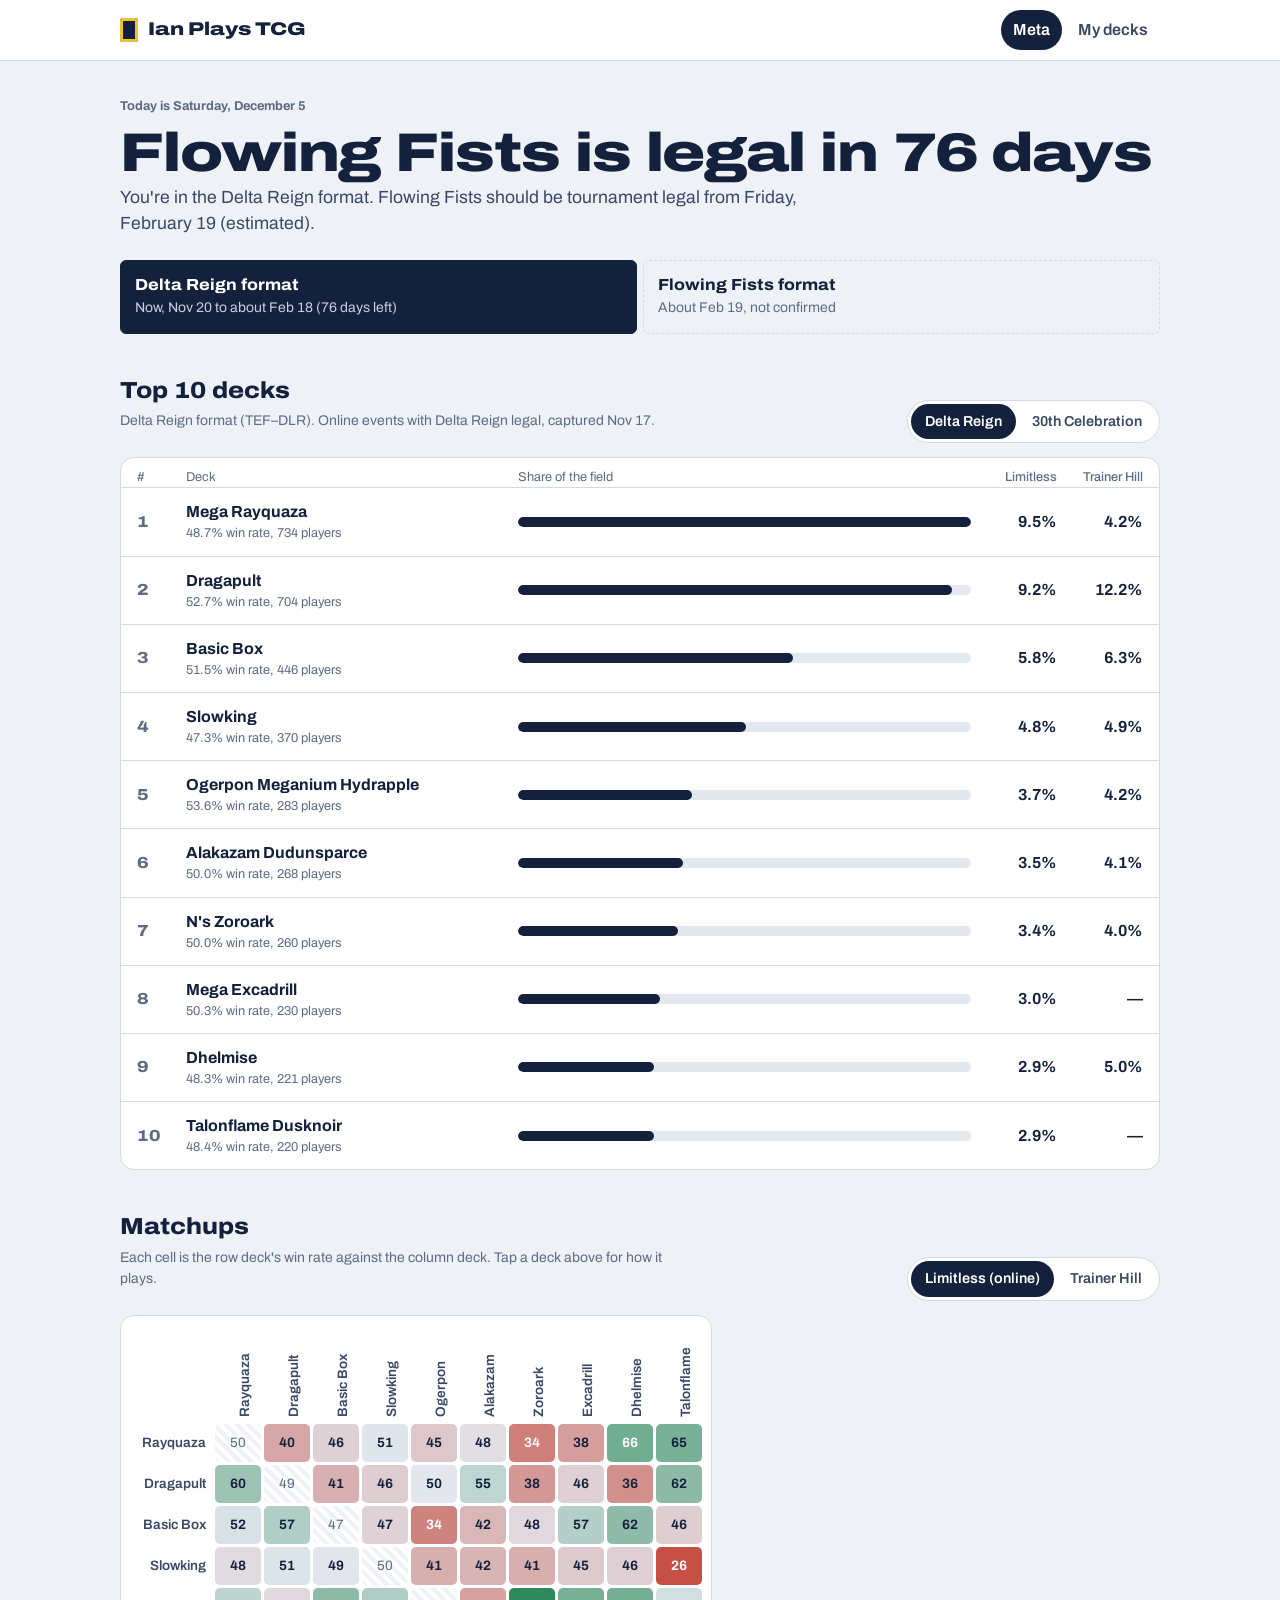
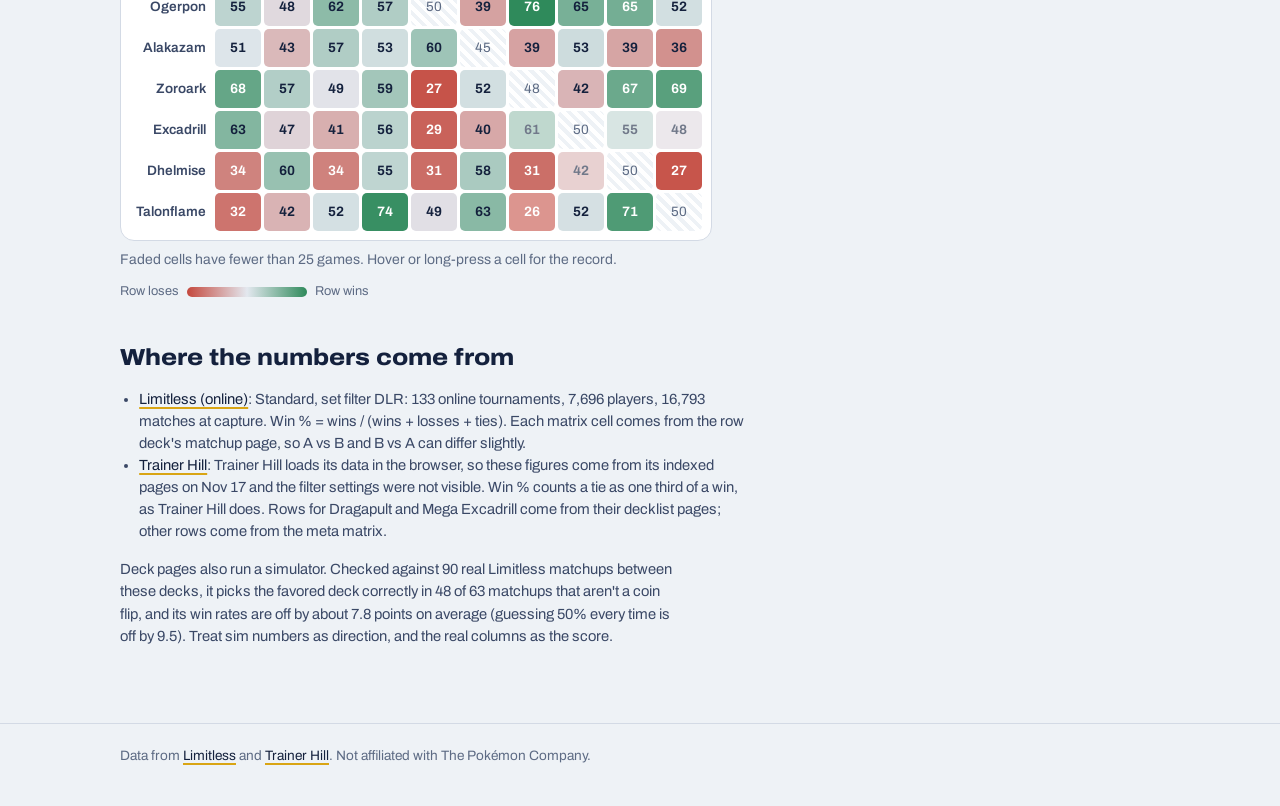
==== index.html @ 8ff04efc "Build the meta tracker, deck pages and matchup simulator - Meta page: countdown to Delta Reign (lega" ====
<!doctype html>
<html lang="en">
<head>
  <meta charset="utf-8">
  <meta name="viewport" content="width=device-width, initial-scale=1">
  <title>Ian Plays TCG — Meta tracker</title>
  <meta name="description" content="Top Pokémon TCG Standard decks, matchups and the countdown to the next set change.">
  <link rel="preconnect" href="https://fonts.googleapis.com">
  <link rel="preconnect" href="https://fonts.gstatic.com" crossorigin>
  <link href="https://fonts.googleapis.com/css2?family=Archivo:wdth,wght@62..125,100..900&display=swap" rel="stylesheet">
  <link rel="stylesheet" href="assets/style.css">
  <link rel="icon" href="data:image/svg+xml,%3Csvg xmlns='http://www.w3.org/2000/svg' viewBox='0 0 18 24'%3E%3Crect width='18' height='24' rx='3' fill='%2314213d'/%3E%3Crect x='1.5' y='1.5' width='15' height='21' rx='2' fill='none' stroke='%23f2c230' stroke-width='3'/%3E%3C/svg%3E">
</head>
<body>
  <header class="site-head">
    <div class="wrap">
      <a class="wordmark" href="index.html"><span class="chip" aria-hidden="true"></span>Ian Plays TCG</a>
      <nav class="nav" aria-label="Main">
        <a href="index.html">Meta</a>
        <a href="decks.html">My decks</a>
      </nav>
    </div>
  </header>

  <main class="wrap">
    <section id="hero" aria-labelledby="countdown">
      <p class="rail-today" id="today"></p>
      <h1 id="countdown">Loading the format…</h1>
      <p class="lede" id="hero-text"></p>
      <div class="rail" id="rail"></div>
    </section>

    <section class="section" id="top" aria-labelledby="top-title">
      <div class="section-head">
        <div>
          <h2 id="top-title">Top 10 decks</h2>
          <p class="small" id="top-sub"></p>
        </div>
        <div class="toggle" role="group" aria-label="Format" id="format-toggle"></div>
      </div>
      <div id="top-list"><p class="loading">Loading decks…</p></div>
    </section>

    <section class="section" id="matchups" aria-labelledby="mu-title">
      <div class="section-head">
        <div>
          <h2 id="mu-title">Matchups</h2>
          <p class="small">Each cell is the row deck's win rate against the column deck. Tap a deck above for how it plays.</p>
        </div>
        <div class="toggle" role="group" aria-label="Data source" id="source-toggle"></div>
      </div>
      <div id="heat"></div>
      <div class="legend" style="margin-top:10px"><span>Row loses</span><span class="swatch" aria-hidden="true"></span><span>Row wins</span></div>
    </section>

    <section class="section method" id="method" aria-labelledby="method-title">
      <h2 id="method-title">Where the numbers come from</h2>
      <div id="method-body"></div>
    </section>
  </main>

  <footer class="site-foot">
    <div class="wrap">Data from <a href="https://limitlesstcg.com">Limitless</a> and <a href="https://www.trainerhill.com">Trainer Hill</a>. Not affiliated with The Pokémon Company.</div>
  </footer>

  <script type="module" src="assets/js/meta.js"></script>
</body>
</html>
---- assets/style.css ----
/* Ian Plays TCG — one stylesheet for all pages.
   Look: binder-page paper, navy ink, and the yellow card border as the one loud accent. */

:root {
  --paper: #eef2f6;
  --surface: #ffffff;
  --ink: #14213d;
  --ink-soft: #3a4866;
  --muted: #5d6b84;
  --line: #d3dae5;
  --frame: #f2c230;
  --frame-deep: #d9a514;
  --win: #2f8a5b;
  --win-soft: #d8efe2;
  --lose: #c4483d;
  --lose-soft: #f6dcd8;
  --even: #e3e8ef;
  --focus: #2b6de0;
  --radius-card: 14px;
  --radius-small: 6px;
  --font: 'Archivo', system-ui, -apple-system, 'Segoe UI', Roboto, sans-serif;
  --measure: 70ch;
}

* { box-sizing: border-box; }

html { -webkit-text-size-adjust: 100%; }

body {
  margin: 0;
  background: var(--paper);
  color: var(--ink);
  font-family: var(--font);
  font-size: 16px;
  line-height: 1.5;
  font-variant-numeric: tabular-nums;
}

a { color: var(--ink); text-decoration-color: var(--frame-deep); text-decoration-thickness: 2px; text-underline-offset: 3px; }
a:hover { text-decoration-color: var(--ink); }

:focus-visible { outline: 3px solid var(--focus); outline-offset: 2px; border-radius: 4px; }

.wrap { max-width: 1080px; margin: 0 auto; padding: 0 20px; }

/* ---------- Header ---------- */
.site-head { border-bottom: 1px solid var(--line); background: var(--surface); }
.site-head .wrap { display: flex; align-items: center; justify-content: space-between; gap: 16px; min-height: 60px; }
.wordmark {
  font-weight: 850;
  font-stretch: 125%;
  font-size: 1.15rem;
  letter-spacing: -0.01em;
  text-decoration: none;
  display: inline-flex;
  align-items: center;
  gap: 10px;
}
.wordmark .chip { width: 18px; height: 24px; border-radius: 3px; background: var(--ink); box-shadow: inset 0 0 0 3px var(--frame); }
.nav { display: flex; gap: 4px; }
.nav a { text-decoration: none; padding: 8px 12px; border-radius: 999px; font-weight: 600; color: var(--ink-soft); }
.nav a[aria-current='page'] { background: var(--ink); color: #fff; }

main.wrap { padding-top: 36px; padding-bottom: 64px; }

h1, h2, h3 { line-height: 1.15; margin: 0; }
h1 { font-size: clamp(2rem, 5.5vw, 3.4rem); font-weight: 850; font-stretch: 125%; letter-spacing: -0.02em; }
h2 { font-size: 1.45rem; font-weight: 800; font-stretch: 112%; margin-bottom: 6px; }
h3 { font-size: 1.05rem; font-weight: 700; }
p { margin: 0 0 12px; max-width: var(--measure); }
.lede { font-size: 1.1rem; color: var(--ink-soft); }
.small { font-size: 0.875rem; color: var(--muted); }
.section { margin-top: 44px; }
.section-head { display: flex; flex-wrap: wrap; align-items: end; justify-content: space-between; gap: 12px; margin-bottom: 14px; }

/* ---------- Format rail (meta page hero) ---------- */
.rail { margin-top: 22px; }
.rail-track { display: grid; gap: 6px; position: relative; }
.rail-seg {
  position: relative;
  border-radius: var(--radius-small);
  padding: 12px 14px 12px;
  background: var(--surface);
  border: 1px solid var(--line);
  min-height: 74px;
}
.rail-seg.now { background: var(--ink); color: #fff; border-color: var(--ink); }
.rail-seg.now .small { color: #c7d0e0; }
.rail-seg.next { box-shadow: inset 0 0 0 3px var(--frame); border-color: var(--frame); }
.rail-seg .seg-name { font-weight: 750; font-stretch: 110%; }
.rail-seg.est { border-style: dashed; background: transparent; }
.rail-today { font-weight: 700; font-size: 0.8rem; margin-bottom: 6px; color: var(--muted); }

/* ---------- Tabs / toggles ---------- */
.toggle { display: inline-flex; background: var(--surface); border: 1px solid var(--line); border-radius: 999px; padding: 3px; gap: 2px; }
.toggle button {
  font: inherit; font-weight: 600; font-size: 0.9rem; border: 0; background: transparent; color: var(--ink-soft);
  padding: 7px 14px; border-radius: 999px; cursor: pointer;
}
.toggle button[aria-pressed='true'] { background: var(--ink); color: #fff; }

/* ---------- Top decks list ---------- */
.decks-table { background: var(--surface); border: 1px solid var(--line); border-radius: var(--radius-card); overflow: hidden; }
.deck-row { border-top: 1px solid var(--line); }
.deck-row:first-child { border-top: 0; }
.deck-row > summary {
  list-style: none; cursor: pointer; display: grid; align-items: center; gap: 14px;
  grid-template-columns: 2.2rem minmax(0, 1.4fr) minmax(0, 2fr) 4.5rem 4.5rem;
  padding: 12px 16px;
}
.deck-row > summary::-webkit-details-marker { display: none; }
.deck-row[open] > summary { background: #f7f9fb; }
.rank { font-weight: 800; font-stretch: 115%; color: var(--muted); }
.deck-name { font-weight: 700; }
.deck-name small { display: block; font-weight: 400; color: var(--muted); font-size: 0.8rem; }
.bar { height: 10px; background: var(--even); border-radius: 999px; overflow: hidden; }
.bar > span { display: block; height: 100%; background: var(--ink); border-radius: 999px; }
.num { text-align: right; font-weight: 650; }
.num small { display: block; font-weight: 400; color: var(--muted); font-size: 0.75rem; }
.cols-head { display: grid; grid-template-columns: 2.2rem minmax(0, 1.4fr) minmax(0, 2fr) 4.5rem 4.5rem; gap: 14px; padding: 10px 16px 0; font-size: 0.8rem; color: var(--muted); }
.cols-head .num { font-weight: 500; }
.profile { padding: 4px 16px 18px 3.4rem; display: grid; gap: 16px; grid-template-columns: repeat(auto-fit, minmax(240px, 1fr)); }
.profile ul { margin: 0; padding-left: 1.1em; }
.profile li { margin-bottom: 6px; }
.chips { display: flex; flex-wrap: wrap; gap: 6px; }
.chip-card { font-size: 0.8rem; padding: 3px 9px; border-radius: 4px; background: var(--paper); border: 1px solid var(--line); }

/* ---------- Matchup heatmap ---------- */
.grid-scroll { width: fit-content; max-width: 100%; overflow-x: auto; background: var(--surface); border: 1px solid var(--line); border-radius: var(--radius-card); }
table.heat { border-collapse: separate; border-spacing: 3px; font-size: 0.85rem; padding: 6px; }
table.heat th { font-weight: 600; color: var(--ink-soft); padding: 4px 6px; white-space: nowrap; }
table.heat thead th { writing-mode: vertical-rl; transform: rotate(180deg); text-align: left; height: 96px; vertical-align: bottom; }
table.heat tbody th { text-align: right; position: sticky; left: 0; background: var(--surface); z-index: 1; }
table.heat td { width: 46px; min-width: 46px; height: 38px; text-align: center; border-radius: 5px; font-weight: 650; }
table.heat td.self { background: repeating-linear-gradient(45deg, var(--paper), var(--paper) 4px, #fff 4px, #fff 8px); color: var(--muted); font-weight: 400; }
table.heat td.na { color: #9aa6b8; font-weight: 400; background: #f5f7fa; }
.legend { display: flex; align-items: center; gap: 8px; font-size: 0.8rem; color: var(--muted); }
.legend .swatch { width: 120px; height: 10px; border-radius: 999px; background: linear-gradient(90deg, var(--lose), var(--even), var(--win)); }

/* ---------- My decks ---------- */
.deck-cards { display: grid; gap: 18px; grid-template-columns: repeat(auto-fill, minmax(280px, 1fr)); }
.tcg-card {
  background: var(--surface);
  border-radius: var(--radius-card);
  border: 6px solid var(--frame);
  padding: 16px 16px 14px;
  display: flex; flex-direction: column; gap: 10px;
  text-decoration: none;
  box-shadow: 0 1px 0 var(--frame-deep);
}
.tcg-card h3 { font-stretch: 112%; font-size: 1.15rem; }
.status { display: inline-block; font-size: 0.75rem; font-weight: 700; padding: 2px 8px; border-radius: 999px; background: var(--even); color: var(--ink-soft); }
.status.ready { background: var(--win-soft); color: var(--win); }
.status.retired { background: #ececec; color: #777; }
.empty {
  border: 2px dashed var(--line); border-radius: var(--radius-card); padding: 28px 24px; background: transparent;
}
.empty h2 { margin-bottom: 10px; }
.empty ol { padding-left: 1.3em; max-width: var(--measure); }
.empty li { margin-bottom: 8px; }
code { font-size: 0.9em; background: #e2e8f0; padding: 1px 5px; border-radius: 4px; }

/* ---------- Deck page ---------- */
.deck-hero { display: grid; gap: 24px; grid-template-columns: minmax(0, 1.25fr) minmax(0, 1fr); align-items: start; }
.deck-hero h1 { font-size: clamp(1.9rem, 4.6vw, 3rem); }
.banner { background: var(--ink); color: #fff; border-radius: var(--radius-small); padding: 10px 14px; margin-bottom: 18px; font-size: 0.95rem; }
.banner a { color: #fff; }
.list-card { background: var(--surface); border-radius: var(--radius-card); border: 6px solid var(--frame); padding: 16px 18px; }
.list-card h2 { font-size: 1.1rem; }
.list-group { margin-top: 12px; }
.list-group h3 { font-size: 0.85rem; color: var(--muted); font-weight: 600; margin-bottom: 4px; display: flex; justify-content: space-between; }
.list-line { display: flex; justify-content: space-between; gap: 12px; padding: 3px 0; border-bottom: 1px dotted var(--line); }
.list-line:last-child { border-bottom: 0; }
.list-line .ct { font-weight: 750; min-width: 3.5em; text-align: right; }
.list-line .detail { display: block; font-size: 0.78rem; color: var(--muted); }
.btn {
  font: inherit; font-weight: 650; font-size: 0.9rem; cursor: pointer; border-radius: 999px; padding: 8px 14px;
  border: 1px solid var(--ink); background: var(--surface); color: var(--ink);
}
.btn.primary { background: var(--ink); color: #fff; }

.stat-strip { display: grid; grid-template-columns: repeat(3, 1fr); gap: 1px; background: var(--line); border: 1px solid var(--line); border-radius: var(--radius-card); overflow: hidden; }
.stat-strip > div { background: var(--surface); padding: 12px 14px; }
.stat-strip .v { font-size: 1.5rem; font-weight: 800; font-stretch: 112%; }
.stat-strip .k { font-size: 0.8rem; color: var(--muted); }

.odds { width: 100%; border-collapse: collapse; font-size: 0.9rem; margin-top: 8px; }
.odds th, .odds td { padding: 6px 4px; text-align: right; border-bottom: 1px solid var(--line); }
.odds th:first-child, .odds td:first-child { text-align: left; }
.odds th { font-weight: 600; color: var(--muted); font-size: 0.8rem; }

/* Matchup list */
.mu-head { display: grid; grid-template-columns: minmax(0, 1.3fr) minmax(0, 1.8fr) 5rem 5rem; gap: 16px; padding: 0 16px 6px; font-size: 0.8rem; color: var(--muted); }
.mu-list { display: grid; gap: 10px; }
.mu { background: var(--surface); border: 1px solid var(--line); border-radius: var(--radius-card); }
.mu > summary {
  list-style: none; cursor: pointer; padding: 14px 16px; display: grid; gap: 10px 16px; align-items: center;
  grid-template-columns: minmax(0, 1.3fr) minmax(0, 1.8fr) 5rem 5rem;
}
.mu > summary::-webkit-details-marker { display: none; }
.mu[open] > summary { border-bottom: 1px solid var(--line); }
.mu .opp { font-weight: 750; }
.mu .opp small { display: block; font-weight: 400; color: var(--muted); font-size: 0.78rem; }
.wr-bar { position: relative; height: 22px; background: var(--even); border-radius: 4px; overflow: hidden; }
.wr-bar .fill { position: absolute; inset: 0 auto 0 0; border-radius: 4px; }
.wr-bar .mid { position: absolute; left: 50%; top: -2px; bottom: -2px; width: 2px; background: var(--ink); opacity: 0.35; }
.wr-bar .label { position: absolute; inset: 0; display: flex; align-items: center; padding-left: 8px; font-weight: 750; font-size: 0.85rem; }
.mu-body { padding: 6px 16px 16px; }
.sub { border-top: 1px solid var(--line); }
.sub:first-child { border-top: 0; }
.sub > summary { cursor: pointer; padding: 12px 0; font-weight: 700; display: flex; justify-content: space-between; gap: 12px; }
.sub > summary::after { content: '+'; font-weight: 800; color: var(--muted); }
.sub[open] > summary::after { content: '–'; }
.sub > summary::-webkit-details-marker { display: none; }
.sub ul, .sub ol { margin: 0 0 12px; padding-left: 1.2em; max-width: var(--measure); }
.sub li { margin-bottom: 6px; }
.factor { display: grid; grid-template-columns: minmax(0, 1fr) 7rem 2.8rem; gap: 10px; align-items: center; padding: 4px 0; font-size: 0.92rem; }
.factor .bar > span { background: var(--win); }
.factor.loss .bar > span { background: var(--lose); }
.factor .num { font-weight: 650; font-size: 0.85rem; }
.two-col { display: grid; gap: 18px; grid-template-columns: repeat(auto-fit, minmax(260px, 1fr)); }

/* Prize maps: each KO is a stack of prize cards. */
.prize-map { display: inline-flex; gap: 7px; align-items: flex-end; vertical-align: middle; }
.prize-ko { display: inline-flex; gap: 2px; }
.prize { width: 11px; height: 15px; border-radius: 2px; background: var(--ink); box-shadow: inset 0 0 0 2px var(--frame); }
.prize.gift { background: var(--paper); box-shadow: inset 0 0 0 2px var(--line); }
.maps { display: grid; gap: 8px; margin-bottom: 12px; }
.maps .row { display: flex; align-items: center; gap: 12px; font-size: 0.9rem; }

.note { background: #f7f9fb; border-left: 4px solid var(--frame); padding: 10px 14px; border-radius: 0 var(--radius-small) var(--radius-small) 0; font-size: 0.9rem; color: var(--ink-soft); max-width: var(--measure); }
.method p, .method li { font-size: 0.92rem; color: var(--ink-soft); }
.method ul { padding-left: 1.2em; max-width: var(--measure); }
footer.site-foot { border-top: 1px solid var(--line); padding: 22px 0 40px; font-size: 0.85rem; color: var(--muted); }

.loading { color: var(--muted); font-style: italic; }

@media (max-width: 760px) {
  .deck-row > summary, .cols-head { grid-template-columns: 1.6rem minmax(0, 1fr) 4rem 4rem; }
  .deck-row > summary .share-bar, .cols-head .share-bar { display: none; }
  .profile { padding-left: 16px; }
  .deck-hero { grid-template-columns: 1fr; }
  .mu > summary, .mu-head { grid-template-columns: minmax(0, 1fr) 4.2rem 4.2rem; }
  .mu-head .sim-col { display: none; }
  .stat-strip > div { padding: 10px; }
  .stat-strip .k { font-size: 0.75rem; }
  .mu > summary .wr-bar { grid-column: 1 / -1; grid-row: 2; }
  .stat-strip .v { font-size: 1.25rem; }
}

@media (prefers-reduced-motion: no-preference) {
  .mu-body, .profile { animation: open 160ms ease-out; }
  @keyframes open { from { opacity: 0; transform: translateY(-4px); } to { opacity: 1; transform: none; } }
}
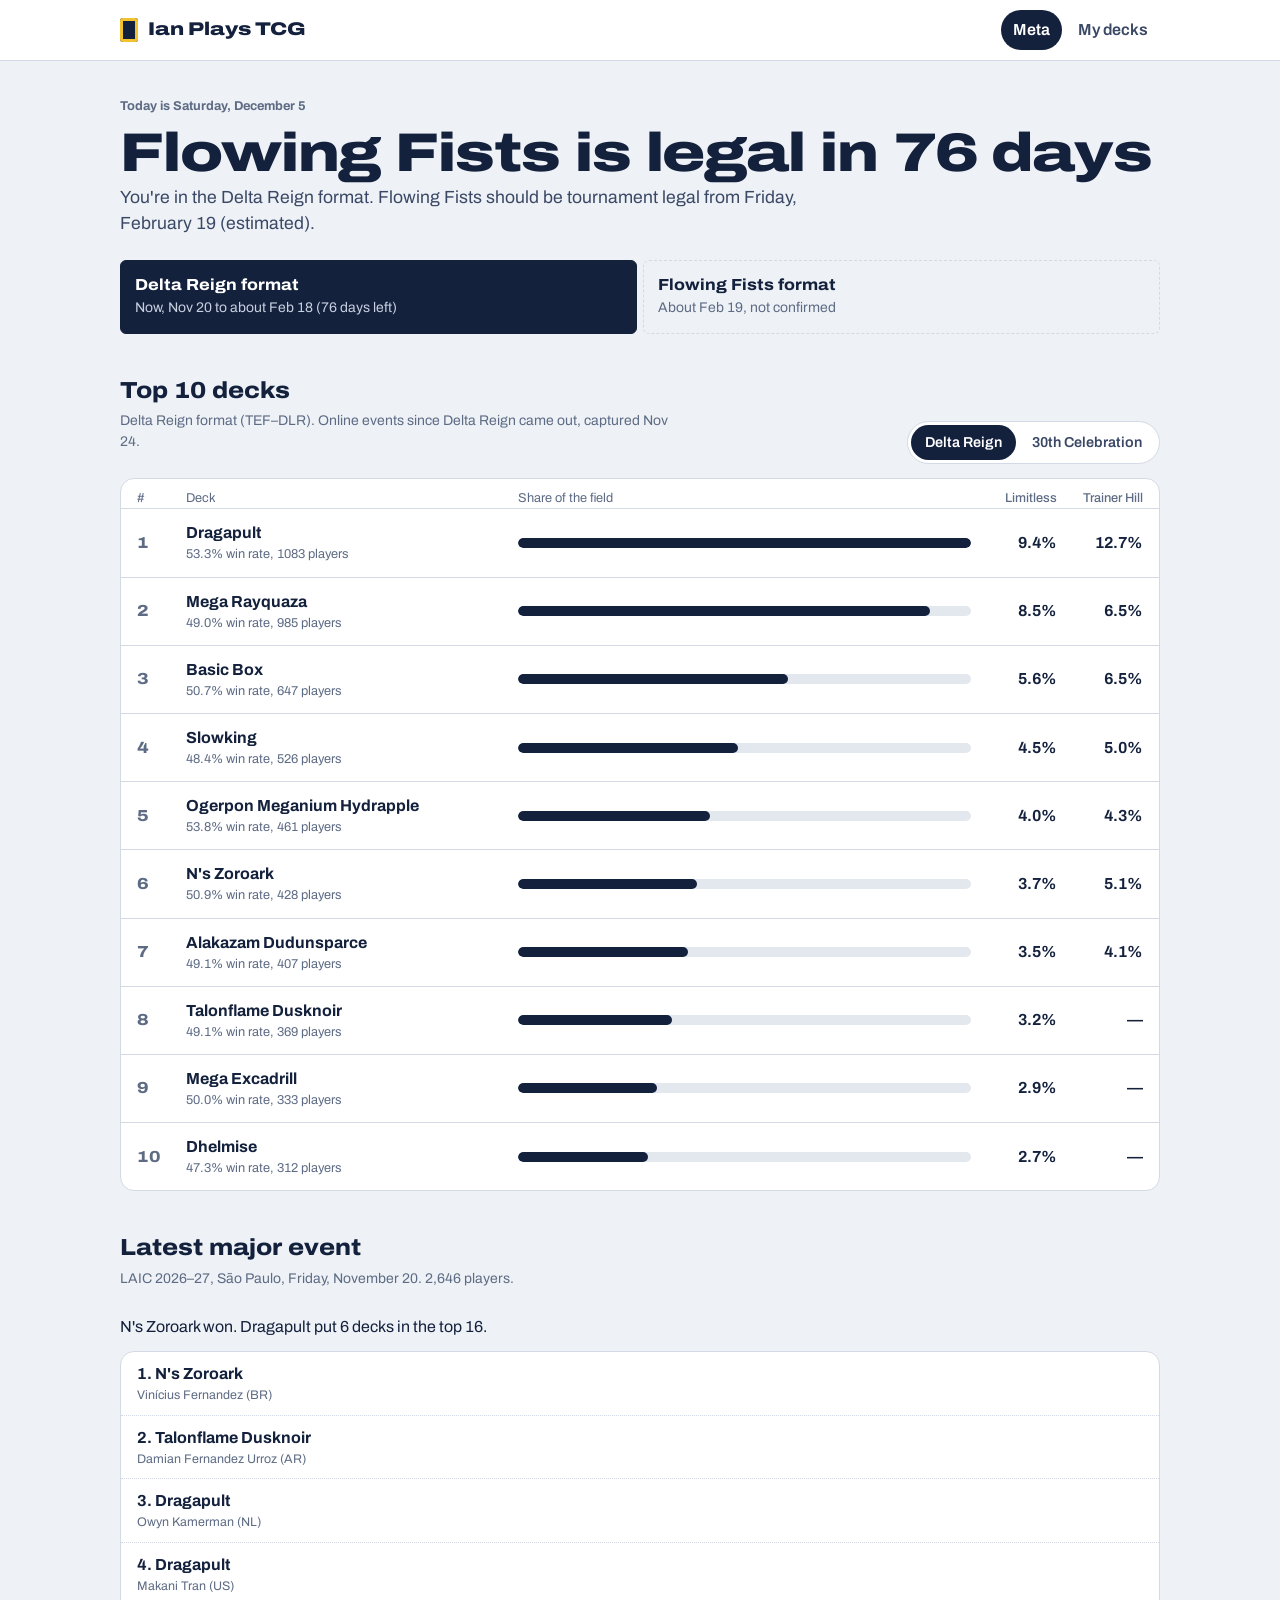
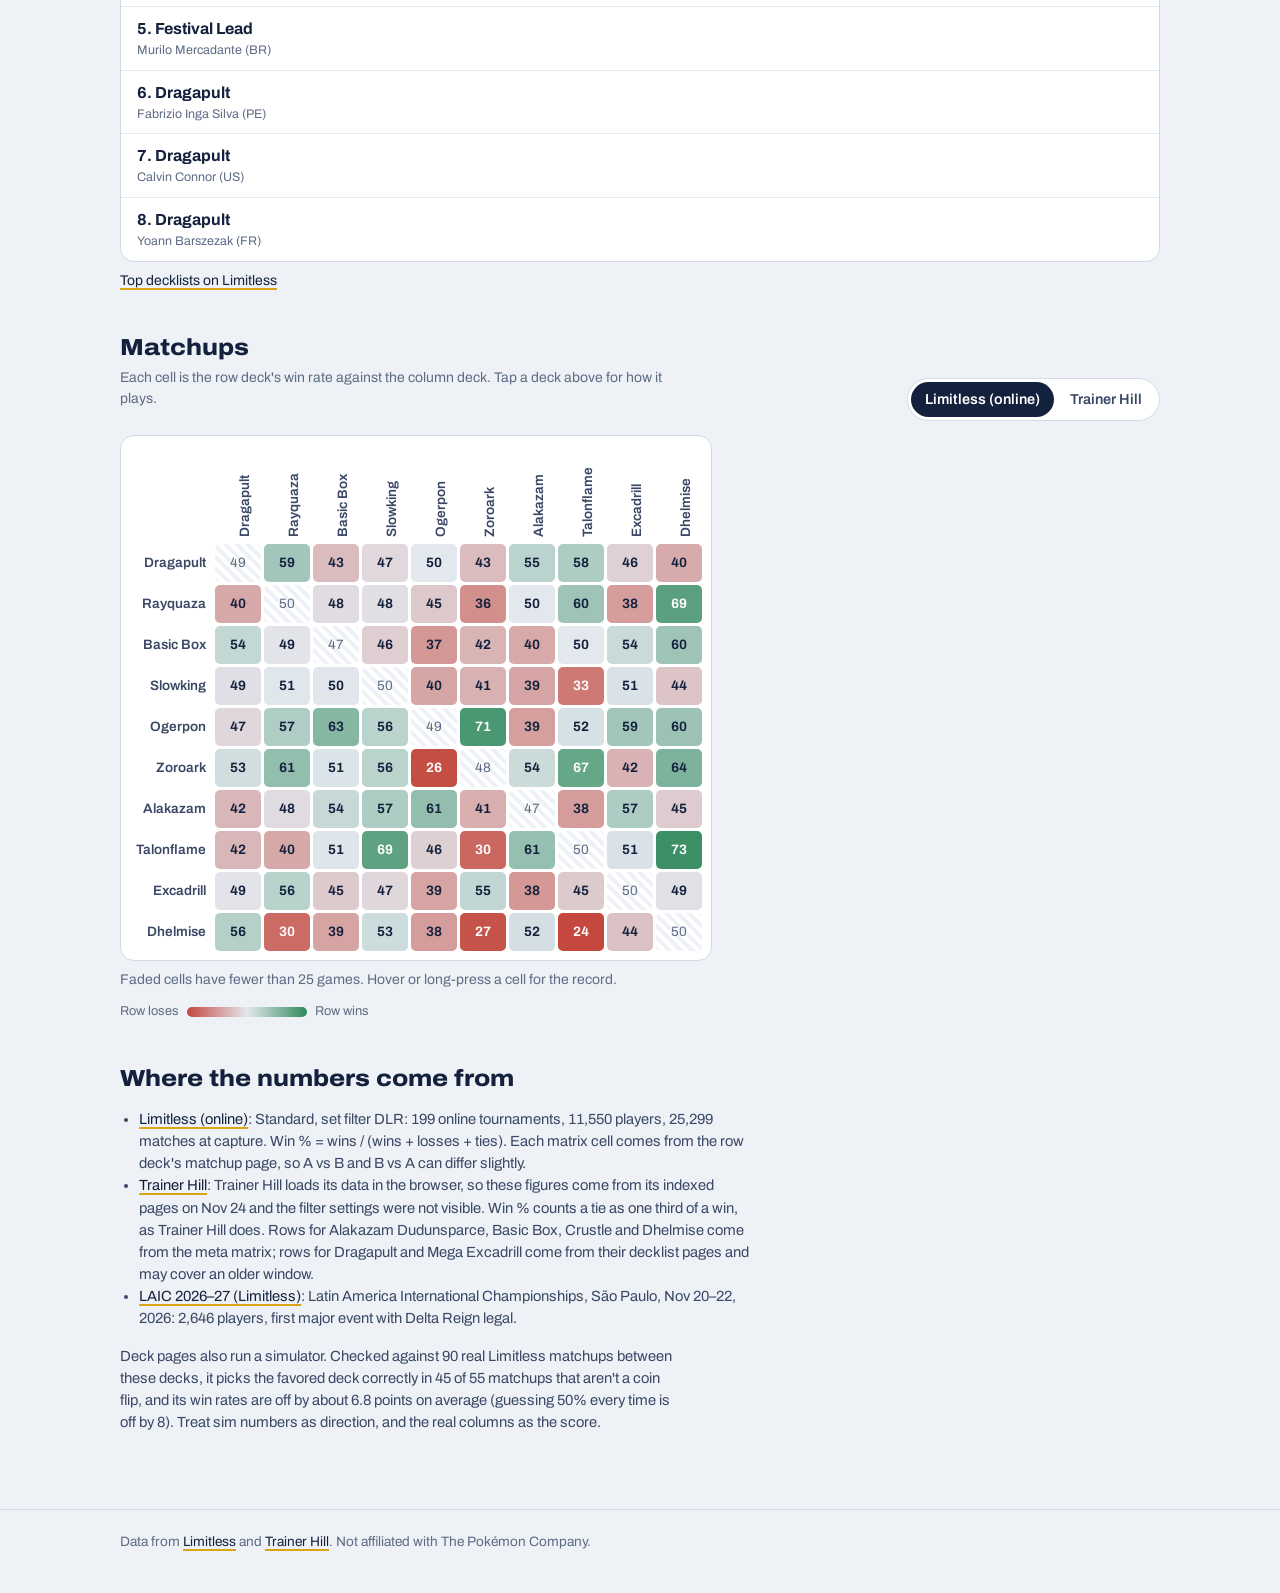
==== commit 5f298a4d: "Refresh Delta Reign meta with post-legality data and LAIC - Top 10 from 199 Limitless online events " ====
--- a/index.html
+++ b/index.html
@@ -41,6 +41,16 @@
       <div id="top-list"><p class="loading">Loading decks…</p></div>
     </section>
 
+    <section class="section" id="events" aria-labelledby="events-title" hidden>
+      <div class="section-head">
+        <div>
+          <h2 id="events-title">Latest major event</h2>
+          <p class="small" id="events-sub"></p>
+        </div>
+      </div>
+      <div id="events-body"></div>
+    </section>
+
     <section class="section" id="matchups" aria-labelledby="mu-title">
       <div class="section-head">
         <div>
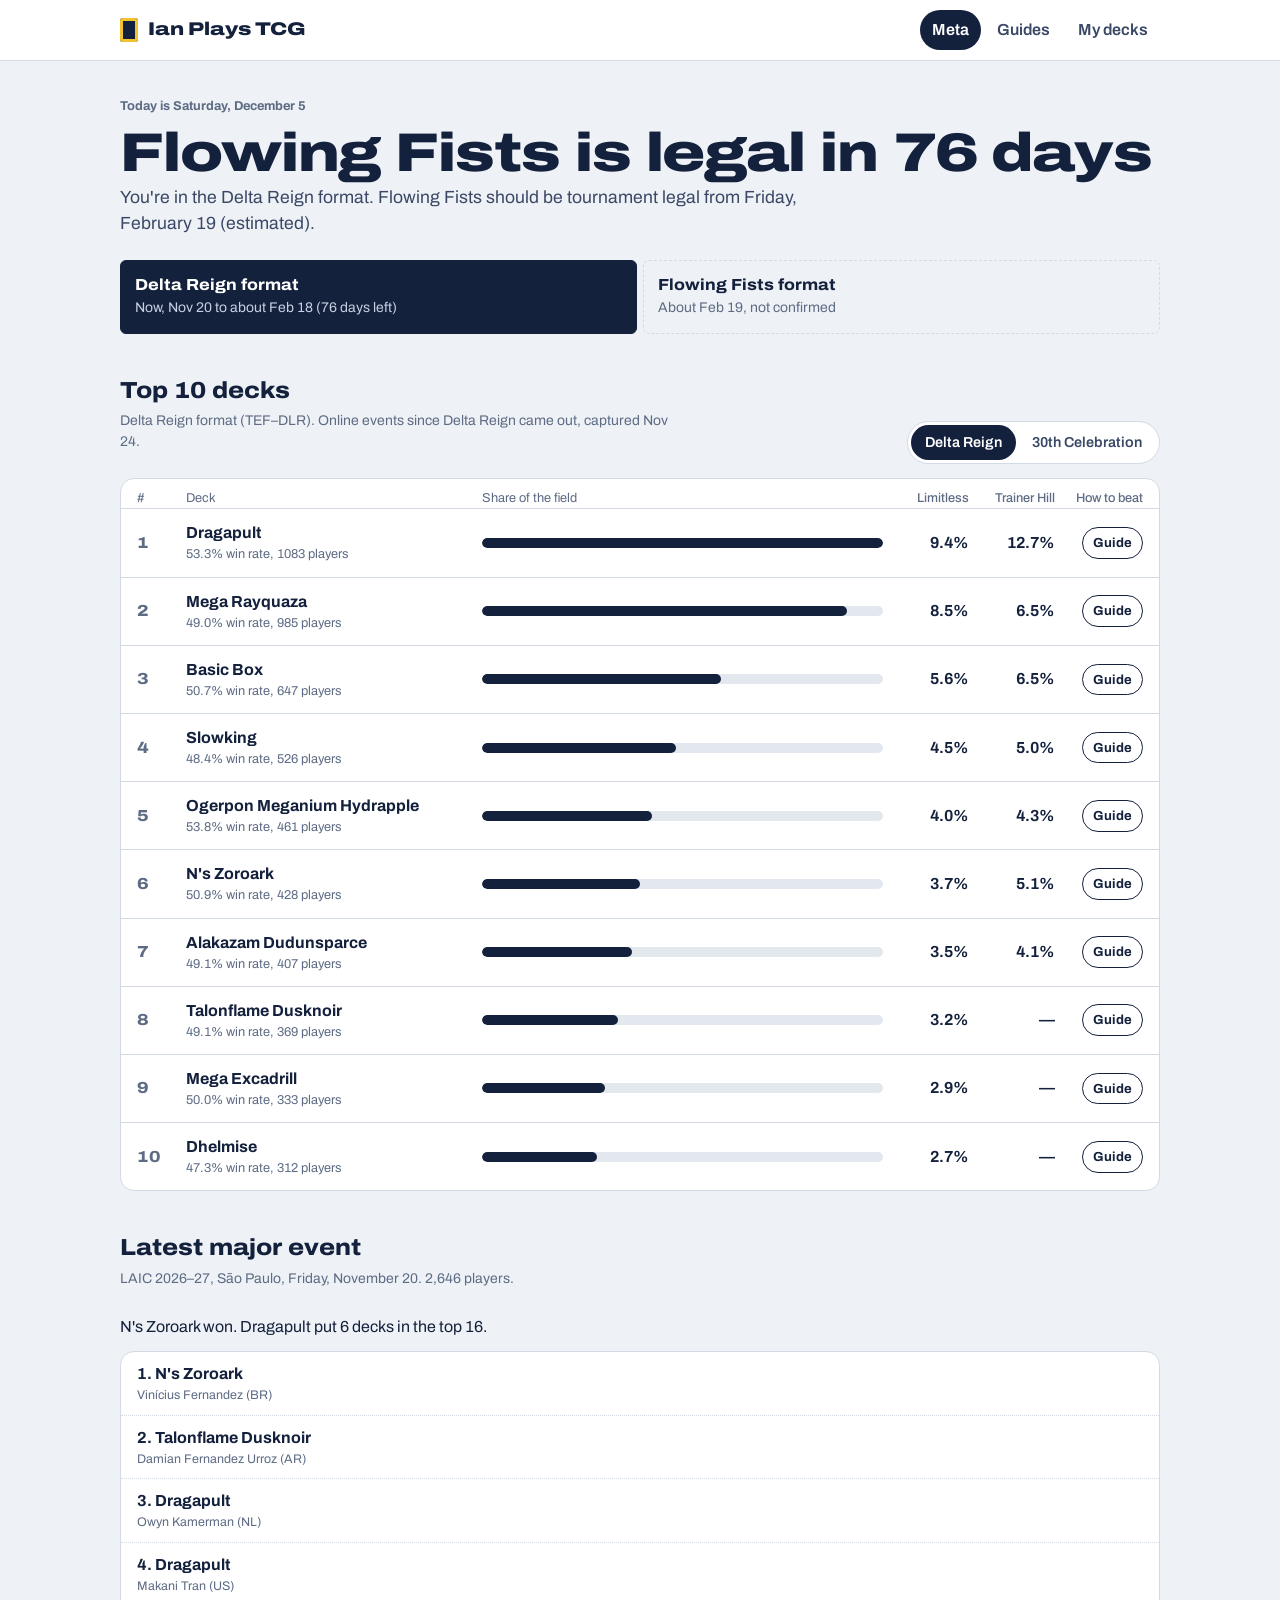
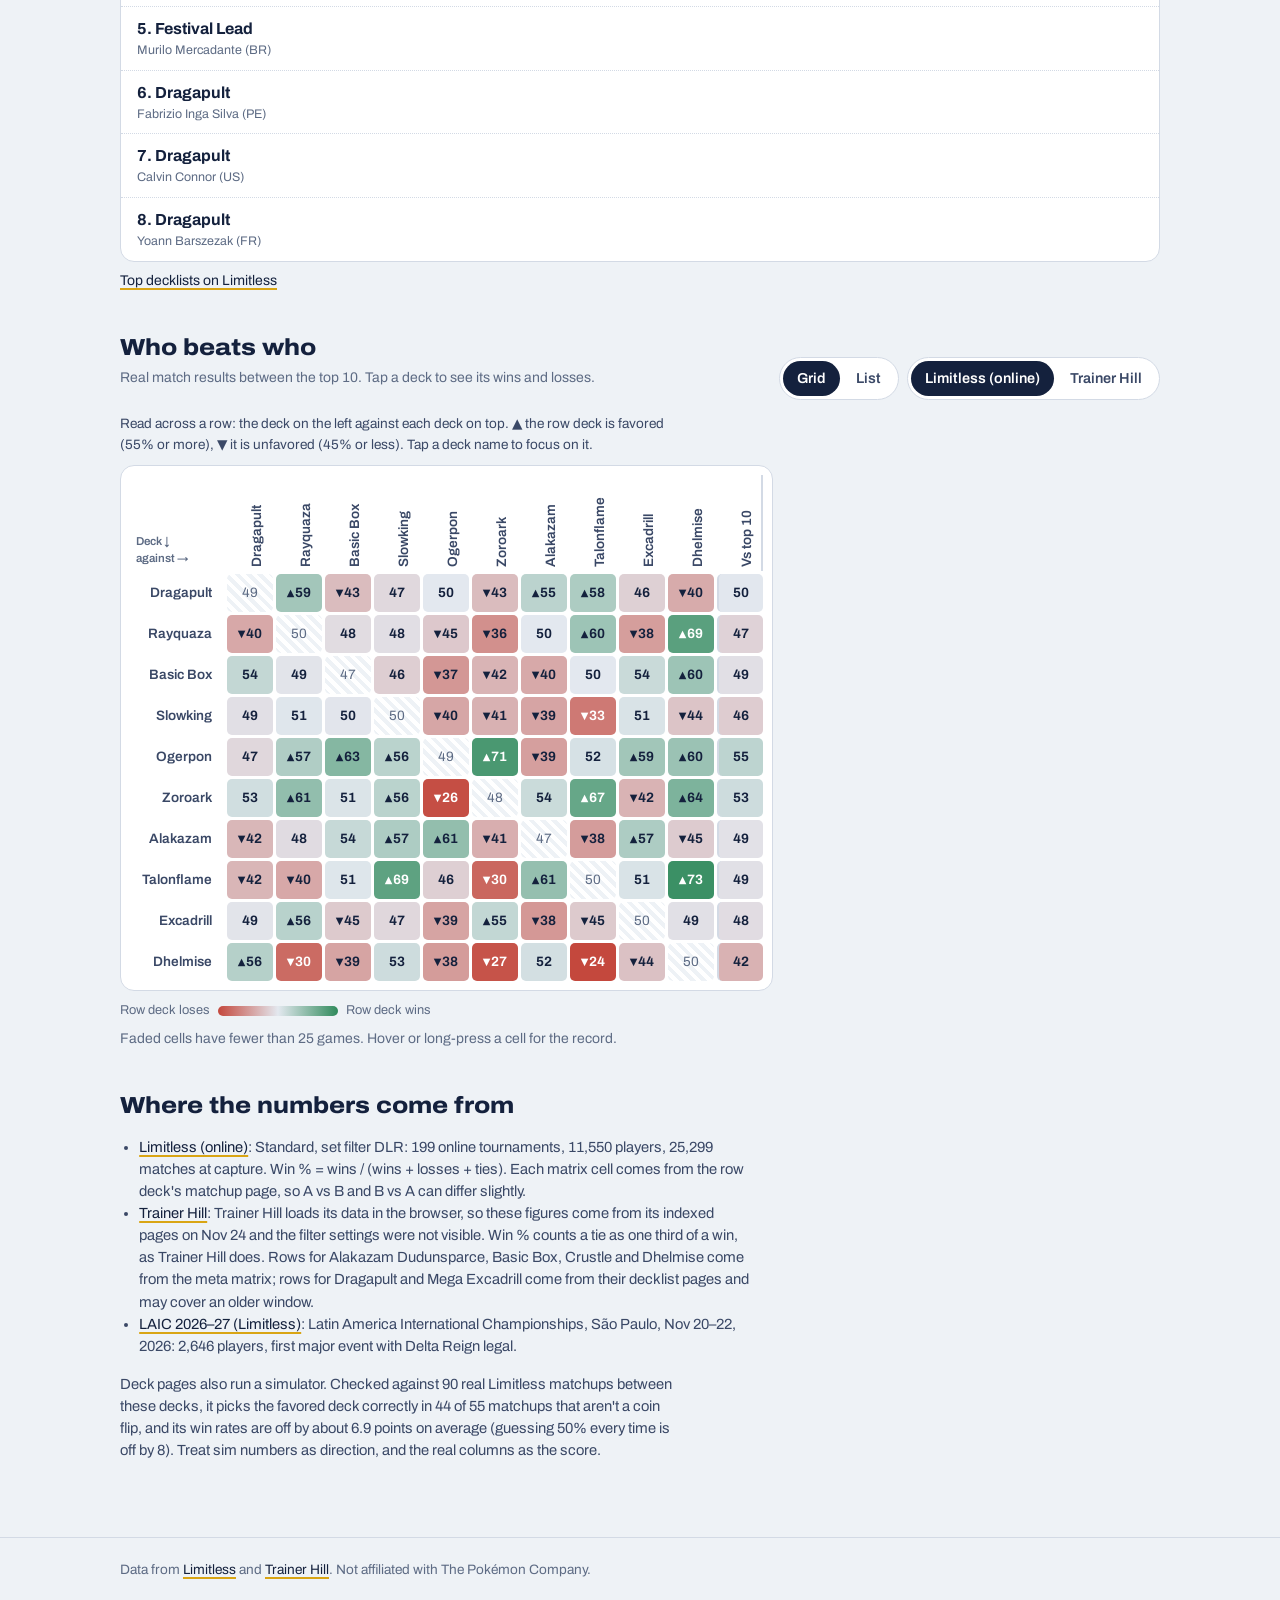
==== commit bad1d98e: "Add how-to-beat guides and a clearer who-beats-who chart - Guides index (guides.html) and a guide pa" ====
--- a/index.html
+++ b/index.html
@@ -17,6 +17,7 @@
       <a class="wordmark" href="index.html"><span class="chip" aria-hidden="true"></span>Ian Plays TCG</a>
       <nav class="nav" aria-label="Main">
         <a href="index.html">Meta</a>
+        <a href="guides.html">Guides</a>
         <a href="decks.html">My decks</a>
       </nav>
     </div>
@@ -54,13 +55,15 @@
     <section class="section" id="matchups" aria-labelledby="mu-title">
       <div class="section-head">
         <div>
-          <h2 id="mu-title">Matchups</h2>
-          <p class="small">Each cell is the row deck's win rate against the column deck. Tap a deck above for how it plays.</p>
+          <h2 id="mu-title">Who beats who</h2>
+          <p class="small">Real match results between the top 10. Tap a deck to see its wins and losses.</p>
         </div>
-        <div class="toggle" role="group" aria-label="Data source" id="source-toggle"></div>
+        <div style="display:flex;gap:8px;flex-wrap:wrap">
+          <div class="toggle" role="group" aria-label="View" id="view-toggle"></div>
+          <div class="toggle" role="group" aria-label="Data source" id="source-toggle"></div>
+        </div>
       </div>
       <div id="heat"></div>
-      <div class="legend" style="margin-top:10px"><span>Row loses</span><span class="swatch" aria-hidden="true"></span><span>Row wins</span></div>
     </section>
 
     <section class="section method" id="method" aria-labelledby="method-title">
--- a/assets/style.css
+++ b/assets/style.css
@@ -252,3 +252,70 @@
   .mu-body, .profile { animation: open 160ms ease-out; }
   @keyframes open { from { opacity: 0; transform: translateY(-4px); } to { opacity: 1; transform: none; } }
 }
+
+/* ---------- Who-beats-who (guide page) ---------- */
+.dv-list { background: var(--surface); border: 1px solid var(--line); border-radius: var(--radius-card); overflow: hidden; }
+.dv-head, .dv-row { display: grid; grid-template-columns: minmax(0, 1.2fr) minmax(0, 2fr) 6.5rem; gap: 14px; align-items: center; padding: 10px 16px; }
+.dv-head { font-size: 0.8rem; color: var(--muted); padding-bottom: 4px; }
+.dv-axis { display: flex; justify-content: space-between; }
+.dv-row { border-top: 1px solid var(--line); text-decoration: none; }
+.dv-row:hover { background: #f7f9fb; }
+.dv-name { font-weight: 700; }
+.dv-bar { position: relative; height: 18px; background: var(--even); border-radius: 4px; }
+.dv-fill { position: absolute; top: 0; bottom: 0; border-radius: 4px; background: var(--muted); }
+.dv-bar.fav .dv-fill { background: var(--win); }
+.dv-bar.unfav .dv-fill { background: var(--lose); }
+.dv-mid { position: absolute; left: 50%; top: -3px; bottom: -3px; width: 2px; background: var(--ink); }
+.dv-num { text-align: right; font-weight: 750; }
+.dv-num small { display: block; font-weight: 400; font-size: 0.75rem; color: var(--muted); }
+
+.pill { display: inline-block; font-size: 0.78rem; font-weight: 700; padding: 3px 10px; border-radius: 999px; background: var(--even); color: var(--ink-soft); justify-self: start; }
+.pill.fav { background: var(--win-soft); color: var(--win); }
+.pill.unfav { background: var(--lose-soft); color: var(--lose); }
+.mu > summary.vs-summary { grid-template-columns: minmax(0, 1.4fr) minmax(0, 1fr) 5rem; }
+
+/* ---------- Top 10 guide links ---------- */
+.deck-row > summary, .cols-head { grid-template-columns: 2.2rem minmax(0, 1.4fr) minmax(0, 2fr) 4.5rem 4.5rem 4.6rem; }
+.guide-link { justify-self: end; font-size: 0.82rem; font-weight: 700; text-decoration: none; padding: 5px 10px; border-radius: 999px; border: 1px solid var(--ink); background: var(--surface); }
+.guide-link:hover { background: var(--ink); color: #fff; }
+
+/* ---------- Matchup chart: who beats who ---------- */
+.heat-caption { font-size: 0.85rem; color: var(--ink-soft); margin: 0 0 10px; max-width: var(--measure); }
+.heat-caption b { font-weight: 700; }
+table.heat th.corner { writing-mode: horizontal-tb; transform: none; font-size: 0.72rem; color: var(--muted); font-weight: 600; text-align: left; vertical-align: bottom; height: auto; }
+table.heat tbody th button { font: inherit; font-weight: 600; color: var(--ink-soft); background: none; border: 0; padding: 4px 6px; border-radius: 6px; cursor: pointer; text-align: right; width: 100%; }
+table.heat tbody th button:hover, table.heat tbody th button[aria-pressed='true'] { background: var(--ink); color: #fff; }
+table.heat td .mk { font-size: 0.62rem; margin-right: 1px; vertical-align: 1px; }
+table.heat td.overall, table.heat th.overall { border-left: 2px solid var(--line); }
+table.heat.focused td, table.heat.focused tbody th { opacity: 0.28; }
+table.heat.focused td.hl, table.heat.focused tbody th.hl { opacity: 1; }
+table.heat.focused thead th.hl { color: var(--ink); font-weight: 800; }
+.focus-note { margin-top: 12px; background: var(--surface); border: 1px solid var(--line); border-left: 4px solid var(--frame); border-radius: 0 var(--radius-small) var(--radius-small) 0; padding: 10px 14px; max-width: 760px; }
+.focus-note p { margin: 0 0 4px; }
+
+.wbw { display: grid; gap: 10px; }
+.wbw-row { background: var(--surface); border: 1px solid var(--line); border-radius: var(--radius-card); padding: 12px 16px; display: grid; grid-template-columns: minmax(0, 11rem) minmax(0, 1fr); gap: 6px 16px; align-items: start; }
+.wbw-row h3 { font-size: 1rem; }
+.wbw-row h3 small { display: block; font-weight: 400; color: var(--muted); font-size: 0.78rem; }
+.wbw-line { display: flex; flex-wrap: wrap; gap: 6px; align-items: center; font-size: 0.85rem; }
+.wbw-line > .lbl { color: var(--muted); min-width: 4.8rem; }
+.mchip { padding: 2px 9px; border-radius: 999px; font-weight: 650; font-size: 0.8rem; }
+.mchip.fav { background: var(--win-soft); color: var(--win); }
+.mchip.unfav { background: var(--lose-soft); color: var(--lose); }
+.mchip.even { background: var(--even); color: var(--ink-soft); }
+
+@media (max-width: 760px) {
+  .deck-row > summary, .cols-head { grid-template-columns: 1.6rem minmax(0, 1fr) 3.6rem 3.6rem 4rem; }
+  .dv-head, .dv-row { grid-template-columns: minmax(0, 1fr) 5.2rem; }
+  .dv-head .dv-axis { display: none; }
+  .dv-row .dv-bar { grid-column: 1 / -1; grid-row: 2; }
+  .mu > summary.vs-summary { grid-template-columns: minmax(0, 1fr) 4.2rem; }
+  .mu > summary.vs-summary .pill { grid-row: 2; }
+  .wbw-row { grid-template-columns: 1fr; }
+}
+
+@media (max-width: 480px) {
+  .site-head .wrap { gap: 8px; padding: 0 14px; }
+  .wordmark { font-size: 0.98rem; white-space: nowrap; gap: 8px; }
+  .nav a { padding: 6px 9px; font-size: 0.88rem; white-space: nowrap; }
+}
